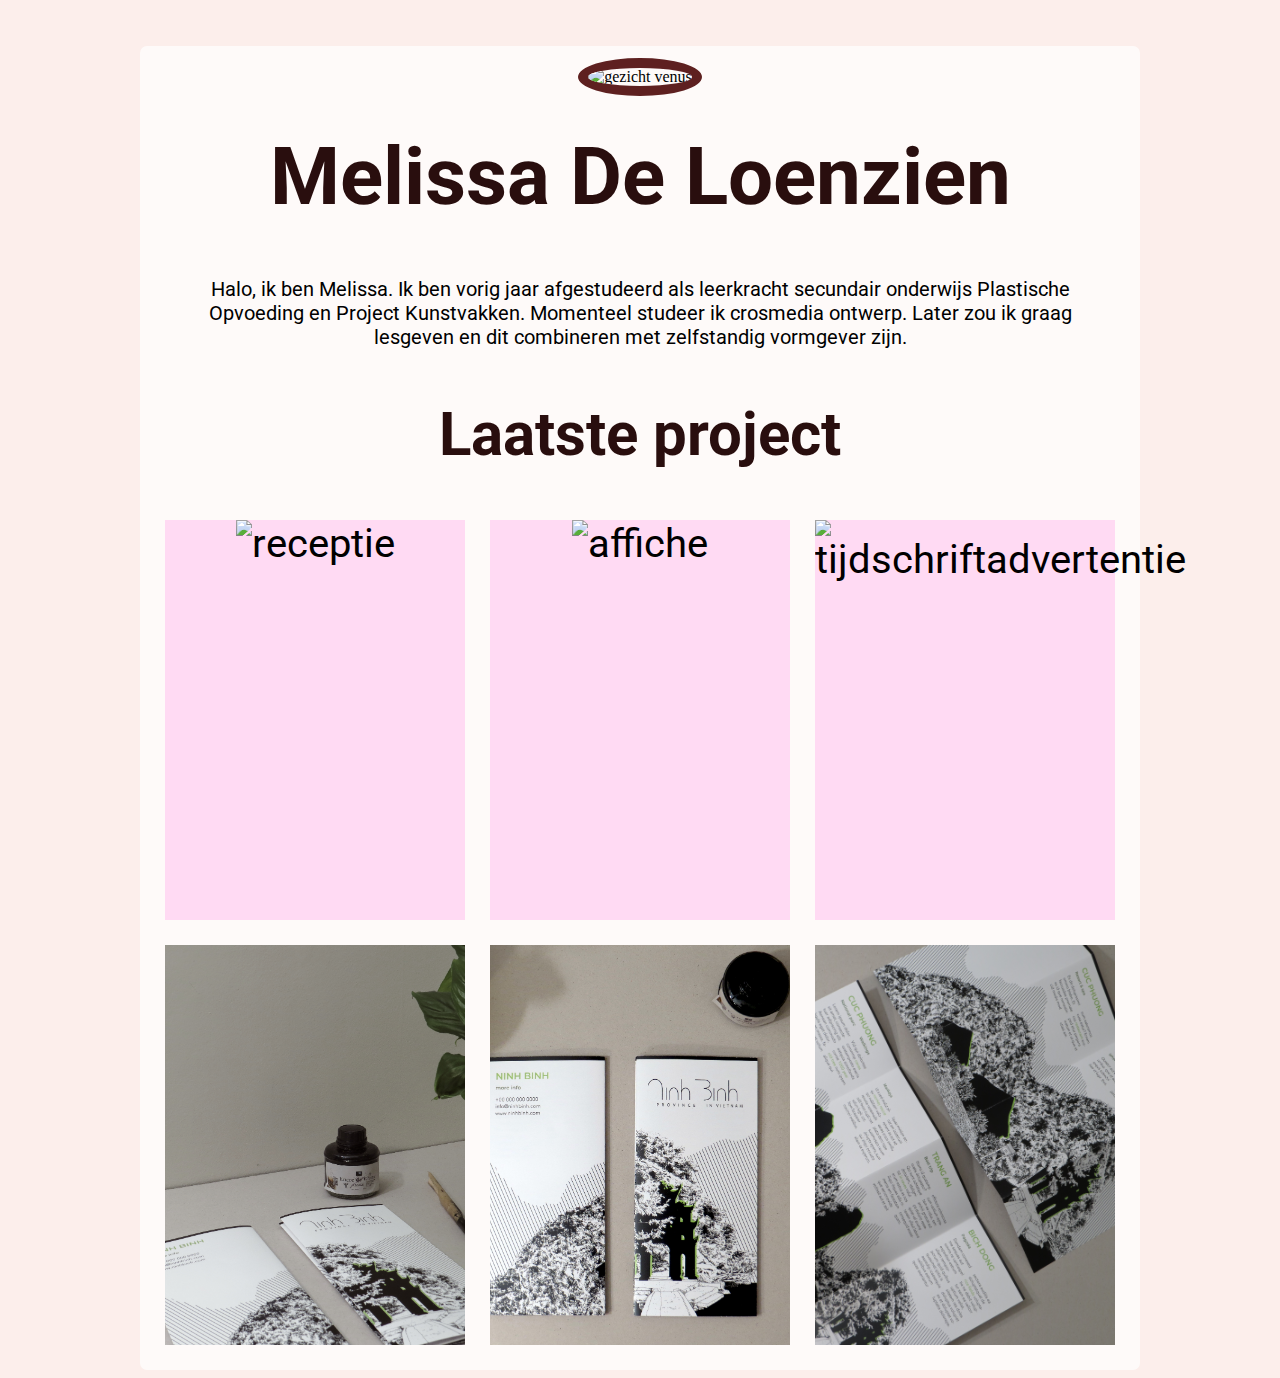
==== index.html @ 8581ea19 "versie3" ====
<!DOCTYPE html>
<html lang="en">
<head>
    <meta charset="UTF-8">
    <meta name="viewport" content="width=device-width, initial-scale=1.0">
    <meta http-equiv="X-UA-Compatible" content="ie=edge">
    <title>Oefening 3 - Melissa De Loenzien</title>
    <link href="https://fonts.googleapis.com/css?family=Roboto:400,700" rel="stylesheet"> 
    <link href="css/SPA.css" rel="stylesheet" type="text/css" />
</head>
<body>
    <div id="container">
        <img id="me" src="images/me.jpg" alt="gezicht venus" title="gezicht venus"/>
        <div id="text-container">
            <h1>Melissa De Loenzien</h1>
            <p class="voorstelling">Halo, ik ben Melissa. Ik ben vorig jaar afgestudeerd als leerkracht secundair onderwijs Plastische Opvoeding en Project Kunstvakken. Momenteel studeer ik crosmedia ontwerp. Later zou ik graag lesgeven en dit combineren met zelfstandig vormgever zijn.</p>
            <h2>Laatste project</h2>
            <div class="container">
                <div class="col-4 card">
                    <div class="afbeelding">
                        <img src="images/presentatie_ruimte.PNG" alt="receptie">
                    </div>
                </div>

                <div class="col-4 card">
                    <div class="afbeelding">
                        <img src="images/affiche_landschap.PNG" alt="affiche">
                    </div>
                </div>

                <div class="col-4 card">
                    <div class="afbeelding">
                        <img src="images/tijdschriftadv.PNG" alt="tijdschriftadvertentie">
                    </div>
                </div>
    
                <div class="col-4 card">
                    <div class="afbeelding">
                        <img src="images/folder2.jpg" alt="folder">
                    </div>  
                </div>

                <div class="col-4 card">
                    <div class="afbeelding">
                        <img src="images/folder4.JPG" alt="folder">
                    </div>
                </div>

                <div class="col-4 card">
                    <div class="afbeelding">
                        <img src="images/folder3.JPG" alt="folder">
                    </div>
                </div>
            </div>
            
        </div>
       
    </div>
    

</body>
</html>
---- css/SPA.css ----
body {
    background-color: #fceeeb;
}

#container {
    width: 1000px;
    
    margin: 0 auto;
    text-align: center;
}

#me {
    border-radius: 50%;
    border: 10px solid #5e2020;
    width: 350x;
    height: 350px;
    margin: 0 auto;
    position: relative;
    top: 50px;
}

#text-container {
    background-color: rgba(255, 255, 255, 0.7);
    border-radius: 5px;
    padding-top: 30px;
    padding-bottom: 850px;
    border-radius: 7px;
    font-family: 'Roboto', sans-serif;
    font-size: 30pt;
}

h1, h2 {
    color: #290e0e;
}

.voorstelling {
    font-size: 15pt;
    padding: 0 60px; 
}



.card {
    height: 400px;
    width: 300px;

    box-sizing: border-box;

    background: rgb(255, 218, 243);

    float: left;
    margin-left: 25px;
    margin-bottom: 25px;
}

.card img {
    width: 100%;
    height: 400px;
    object-fit: cover;
}
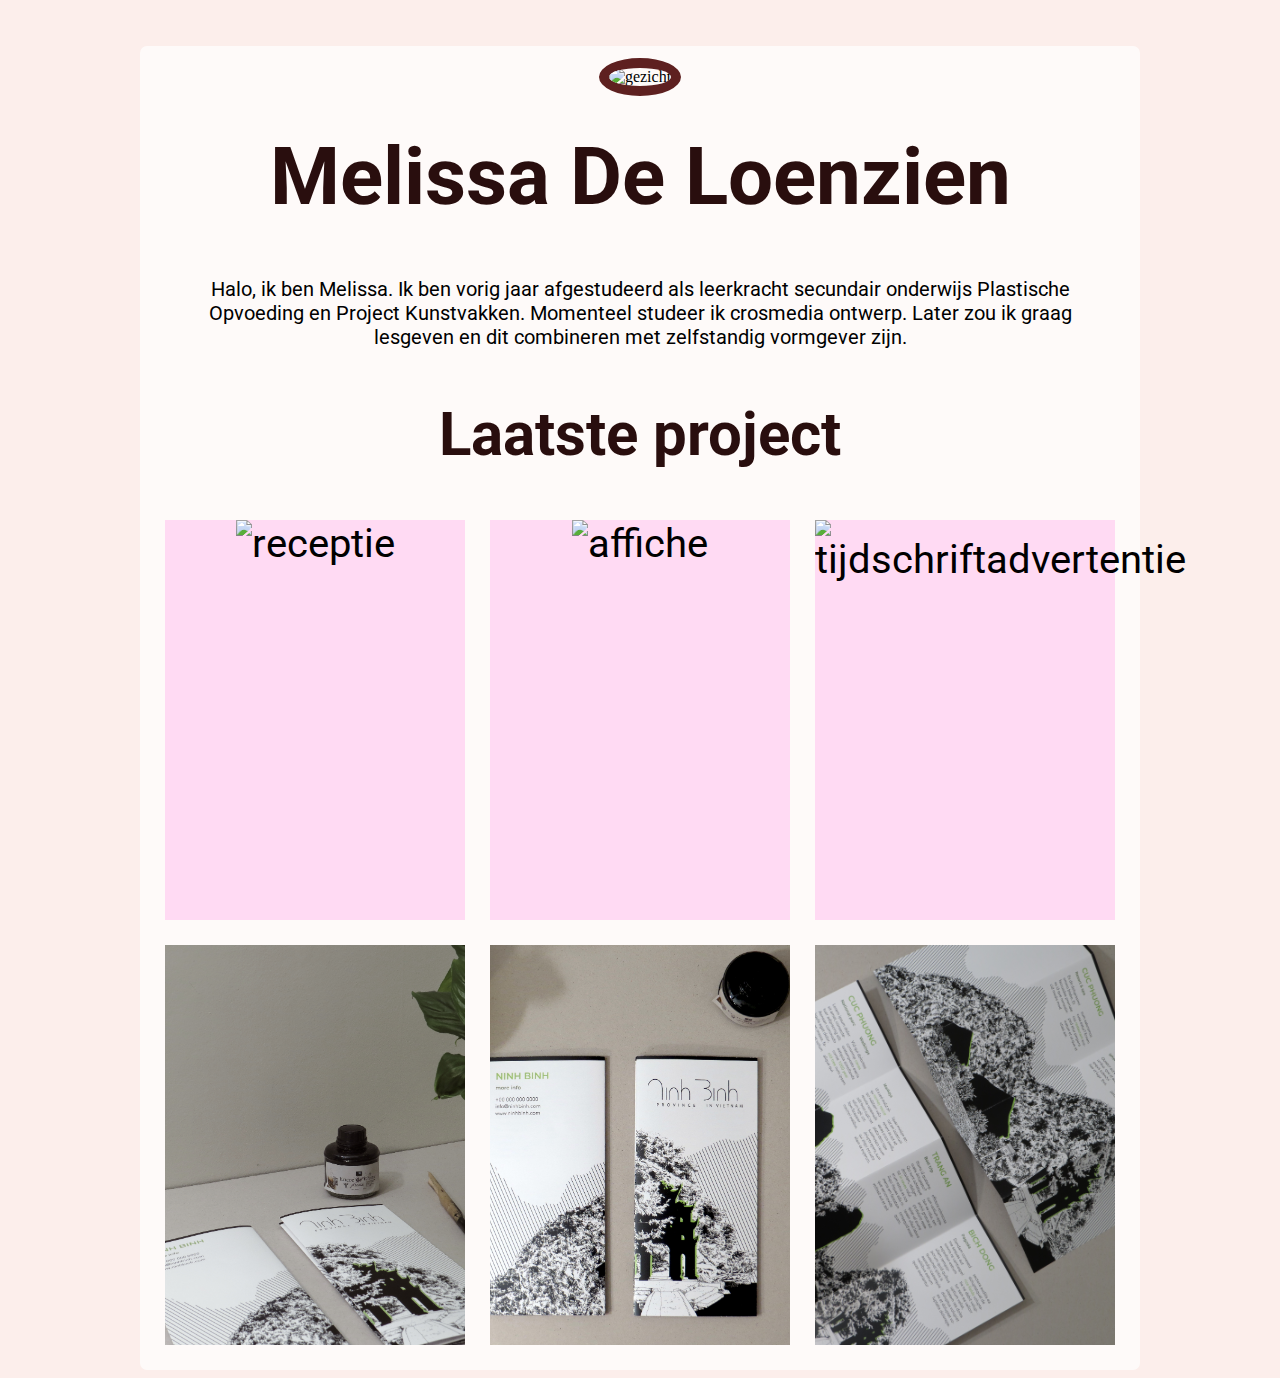
==== commit cf6162db: "lol" ====
--- a/index.html
+++ b/index.html
@@ -10,7 +10,7 @@
 </head>
 <body>
     <div id="container">
-        <img id="me" src="images/me.jpg" alt="gezicht venus" title="gezicht venus"/>
+        <img id="me" src="images/me.jpg" alt="gezicht" title="gezicht venus"/>
         <div id="text-container">
             <h1>Melissa De Loenzien</h1>
             <p class="voorstelling">Halo, ik ben Melissa. Ik ben vorig jaar afgestudeerd als leerkracht secundair onderwijs Plastische Opvoeding en Project Kunstvakken. Momenteel studeer ik crosmedia ontwerp. Later zou ik graag lesgeven en dit combineren met zelfstandig vormgever zijn.</p>
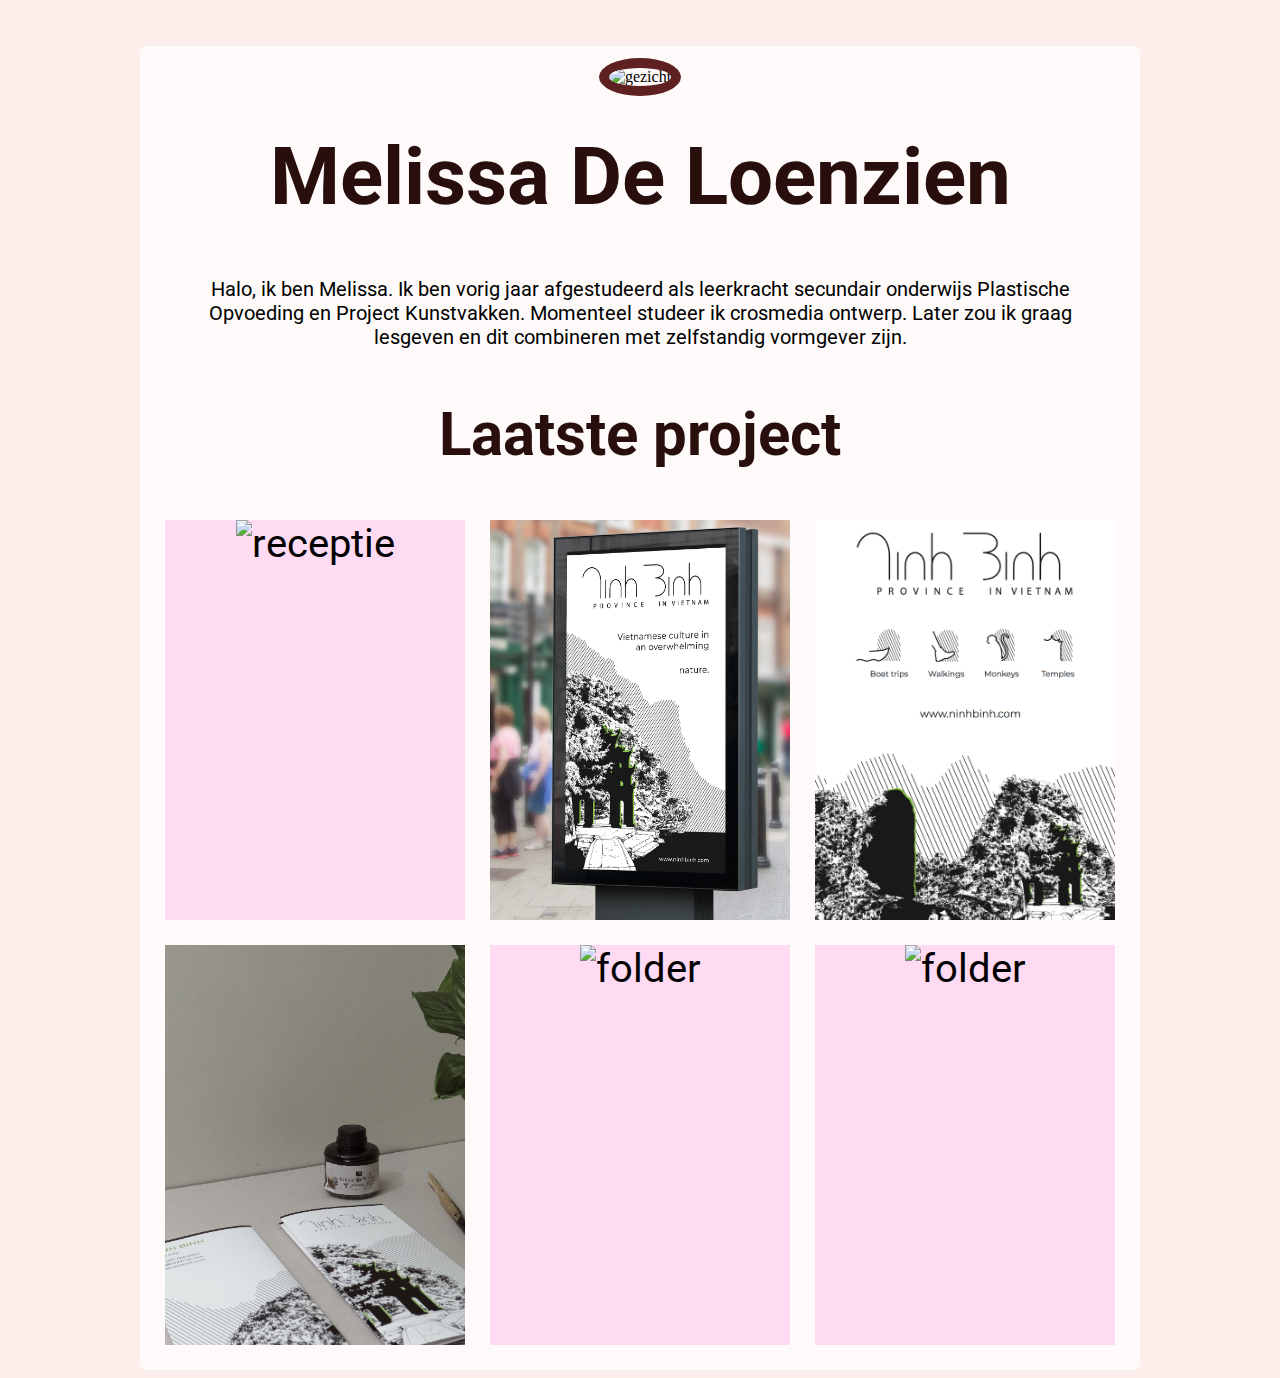
==== commit fcba7e6c: "aanpassing" ====
--- a/index.html
+++ b/index.html
@@ -18,19 +18,19 @@
             <div class="container">
                 <div class="col-4 card">
                     <div class="afbeelding">
-                        <img src="images/presentatie_ruimte.PNG" alt="receptie">
+                        <img src="images/presentatie_ruimte.png" alt="receptie">
                     </div>
                 </div>
 
                 <div class="col-4 card">
                     <div class="afbeelding">
-                        <img src="images/affiche_landschap.PNG" alt="affiche">
+                        <img src="images/affiche_landschap.png" alt="affiche">
                     </div>
                 </div>
 
                 <div class="col-4 card">
                     <div class="afbeelding">
-                        <img src="images/tijdschriftadv.PNG" alt="tijdschriftadvertentie">
+                        <img src="images/tijdschriftadv.png" alt="tijdschriftadvertentie">
                     </div>
                 </div>
     
@@ -42,13 +42,13 @@
 
                 <div class="col-4 card">
                     <div class="afbeelding">
-                        <img src="images/folder4.JPG" alt="folder">
+                        <img src="images/folder4.jpg" alt="folder">
                     </div>
                 </div>
 
                 <div class="col-4 card">
                     <div class="afbeelding">
-                        <img src="images/folder3.JPG" alt="folder">
+                        <img src="images/folder3.jpg" alt="folder">
                     </div>
                 </div>
             </div>
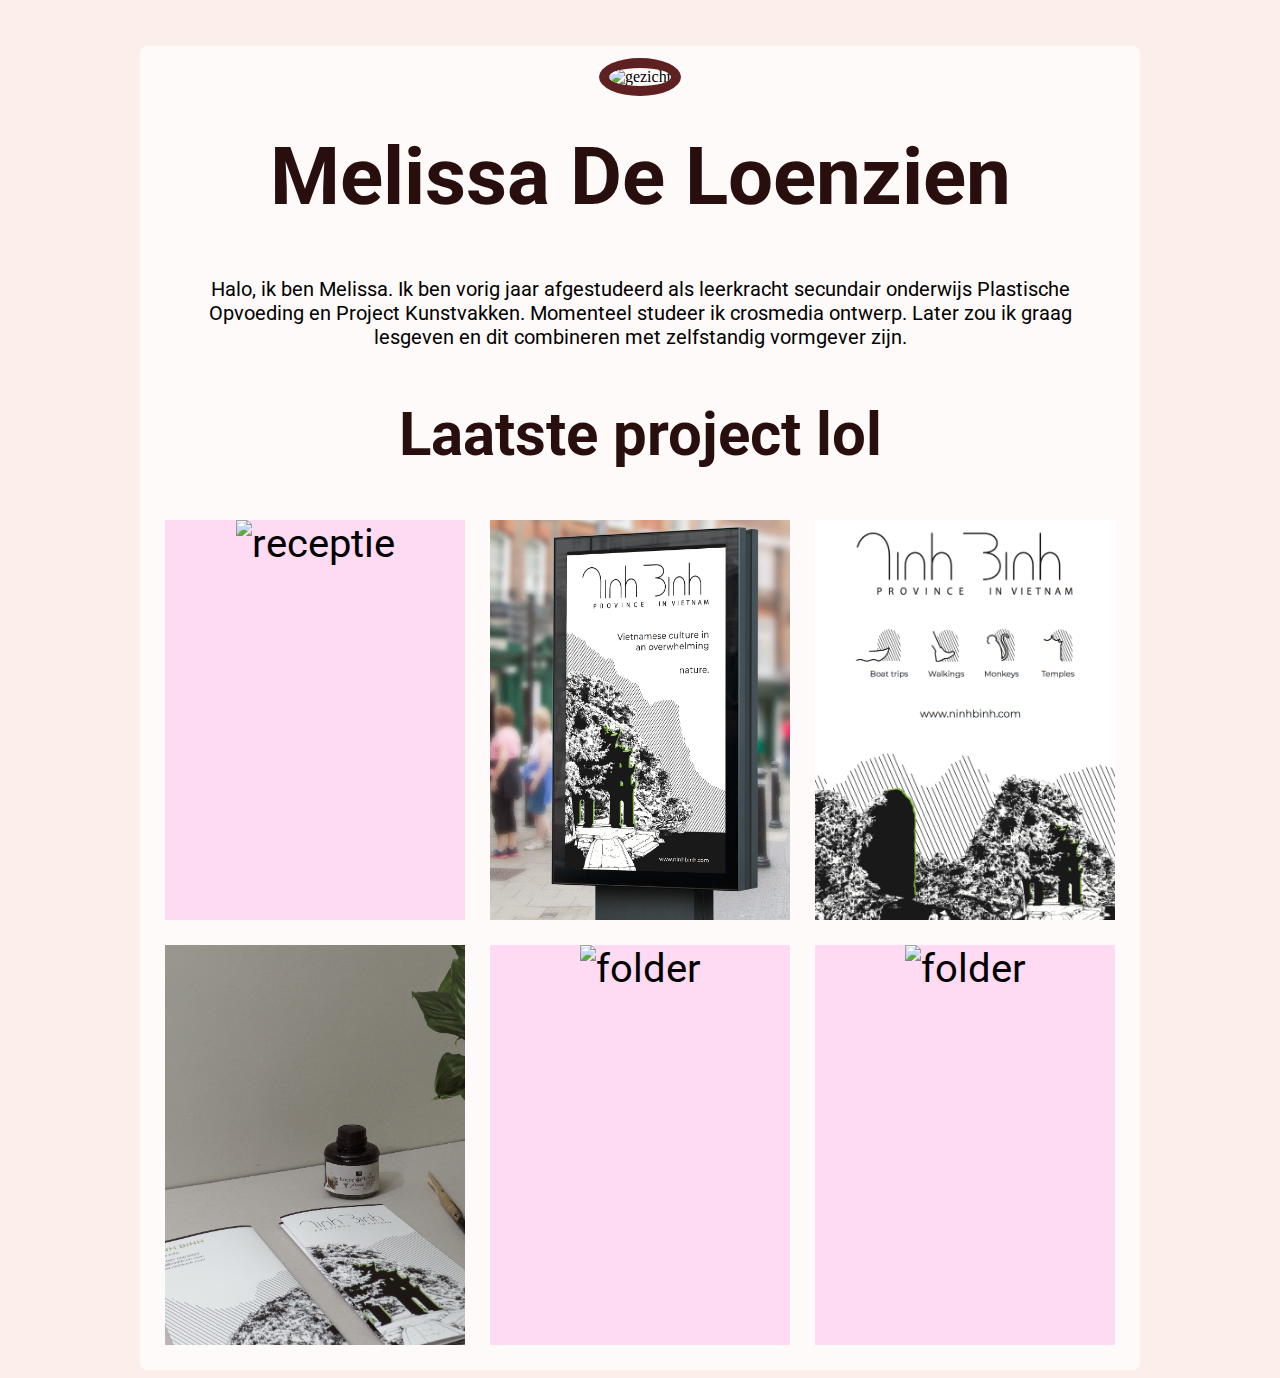
==== commit d58993df: "bla" ====
--- a/index.html
+++ b/index.html
@@ -14,7 +14,7 @@
         <div id="text-container">
             <h1>Melissa De Loenzien</h1>
             <p class="voorstelling">Halo, ik ben Melissa. Ik ben vorig jaar afgestudeerd als leerkracht secundair onderwijs Plastische Opvoeding en Project Kunstvakken. Momenteel studeer ik crosmedia ontwerp. Later zou ik graag lesgeven en dit combineren met zelfstandig vormgever zijn.</p>
-            <h2>Laatste project</h2>
+            <h2>Laatste project lol</h2>
             <div class="container">
                 <div class="col-4 card">
                     <div class="afbeelding">
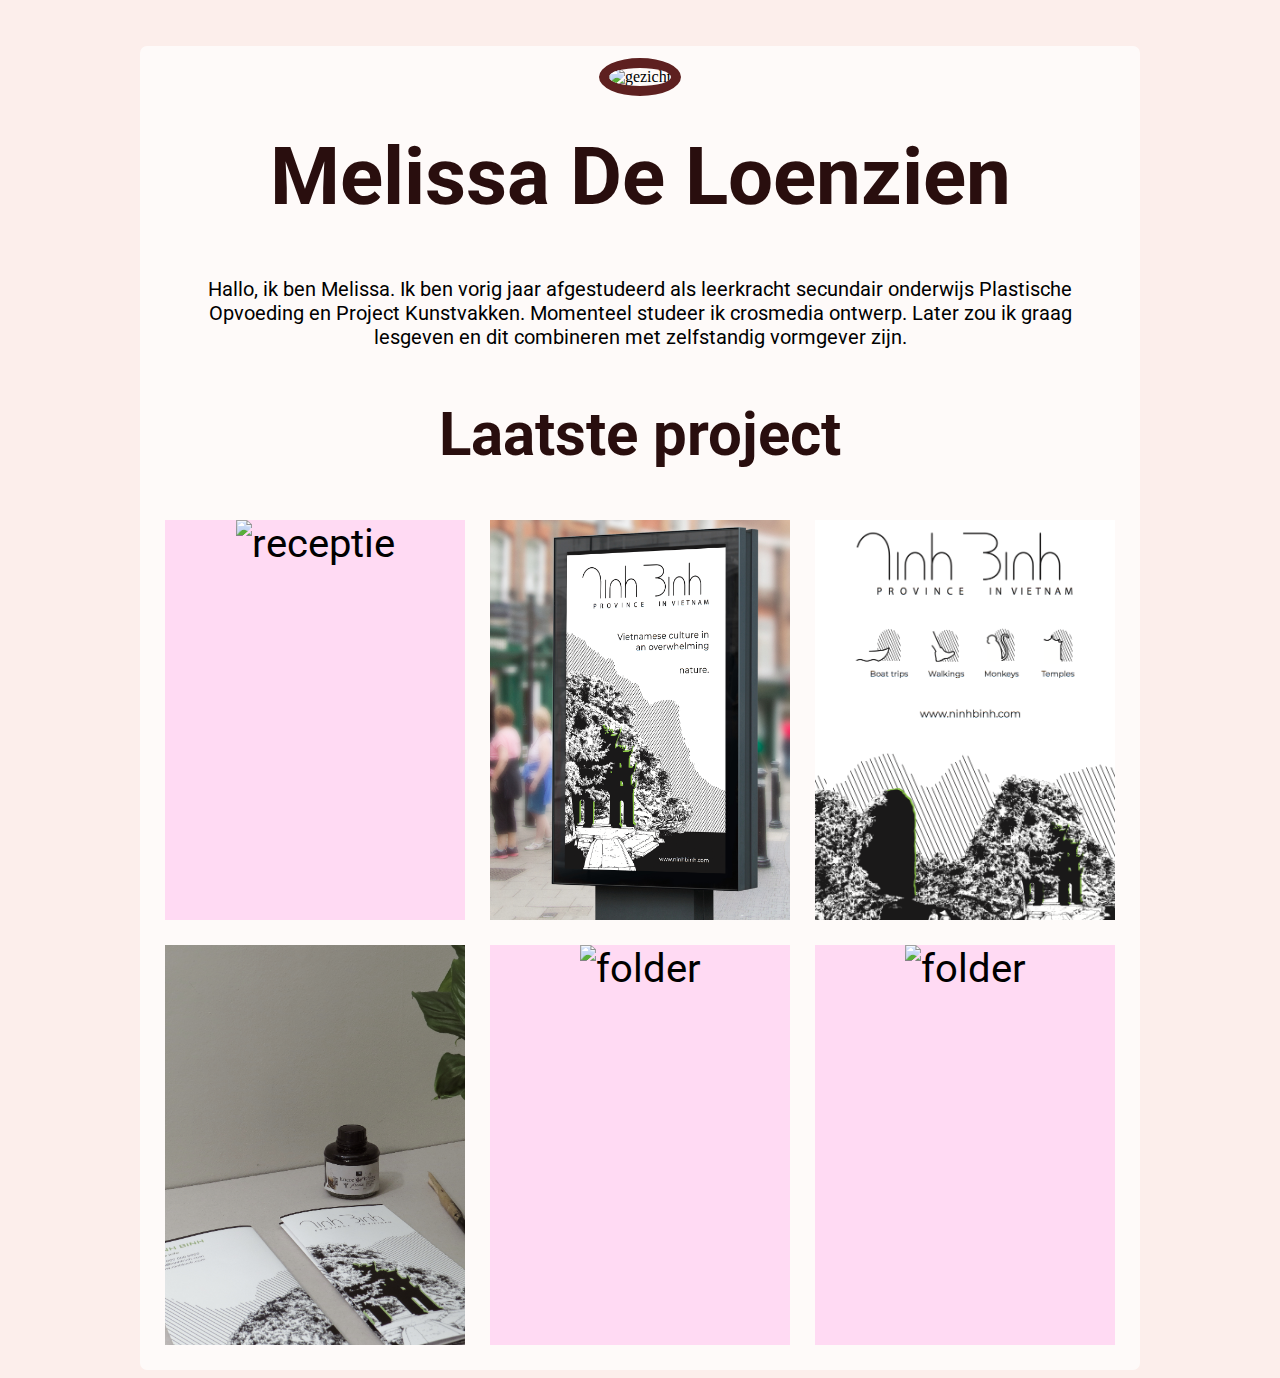
==== commit eec90147: "bla2" ====
--- a/index.html
+++ b/index.html
@@ -13,8 +13,8 @@
         <img id="me" src="images/me.jpg" alt="gezicht" title="gezicht venus"/>
         <div id="text-container">
             <h1>Melissa De Loenzien</h1>
-            <p class="voorstelling">Halo, ik ben Melissa. Ik ben vorig jaar afgestudeerd als leerkracht secundair onderwijs Plastische Opvoeding en Project Kunstvakken. Momenteel studeer ik crosmedia ontwerp. Later zou ik graag lesgeven en dit combineren met zelfstandig vormgever zijn.</p>
-            <h2>Laatste project lol</h2>
+            <p class="voorstelling">Hallo, ik ben Melissa. Ik ben vorig jaar afgestudeerd als leerkracht secundair onderwijs Plastische Opvoeding en Project Kunstvakken. Momenteel studeer ik crosmedia ontwerp. Later zou ik graag lesgeven en dit combineren met zelfstandig vormgever zijn.</p>
+            <h2>Laatste project</h2>
             <div class="container">
                 <div class="col-4 card">
                     <div class="afbeelding">
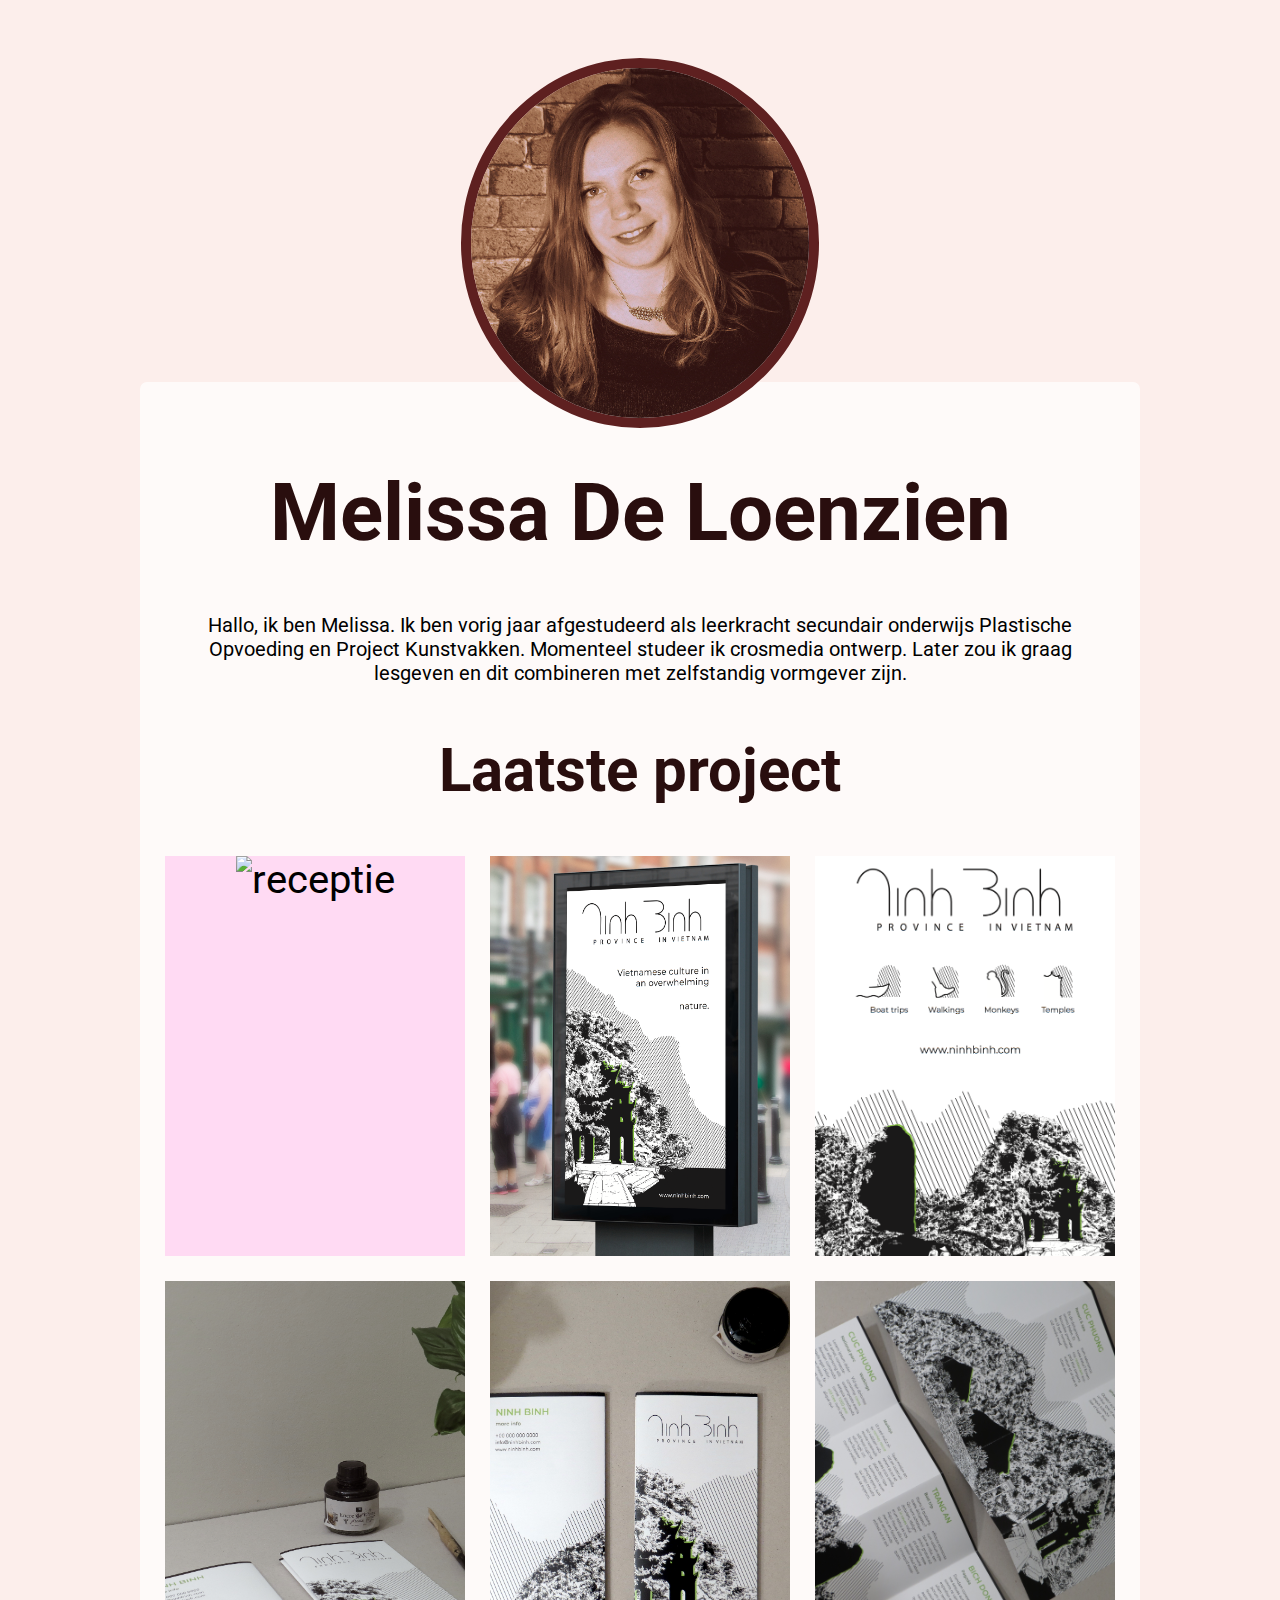
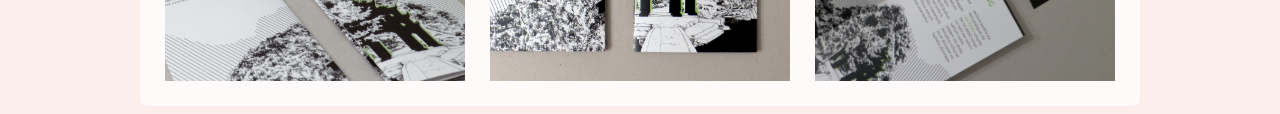
==== commit aa19618f: "aanpassingen3" ====
--- a/index.html
+++ b/index.html
@@ -10,7 +10,7 @@
 </head>
 <body>
     <div id="container">
-        <img id="me" src="images/me.jpg" alt="gezicht" title="gezicht venus"/>
+        <img id="me" src="images/melissa.jpg" alt="gezicht" title="gezicht venus"/>
         <div id="text-container">
             <h1>Melissa De Loenzien</h1>
             <p class="voorstelling">Hallo, ik ben Melissa. Ik ben vorig jaar afgestudeerd als leerkracht secundair onderwijs Plastische Opvoeding en Project Kunstvakken. Momenteel studeer ik crosmedia ontwerp. Later zou ik graag lesgeven en dit combineren met zelfstandig vormgever zijn.</p>
@@ -36,19 +36,19 @@
     
                 <div class="col-4 card">
                     <div class="afbeelding">
-                        <img src="images/folder2.jpg" alt="folder">
+                        <img src="images/foldertje2.jpg" alt="folder">
                     </div>  
                 </div>
 
                 <div class="col-4 card">
                     <div class="afbeelding">
-                        <img src="images/folder4.jpg" alt="folder">
+                        <img src="images/foldertje4.jpg" alt="folder">
                     </div>
                 </div>
 
                 <div class="col-4 card">
                     <div class="afbeelding">
-                        <img src="images/folder3.jpg" alt="folder">
+                        <img src="images/foldertje3.jpg" alt="folder">
                     </div>
                 </div>
             </div>
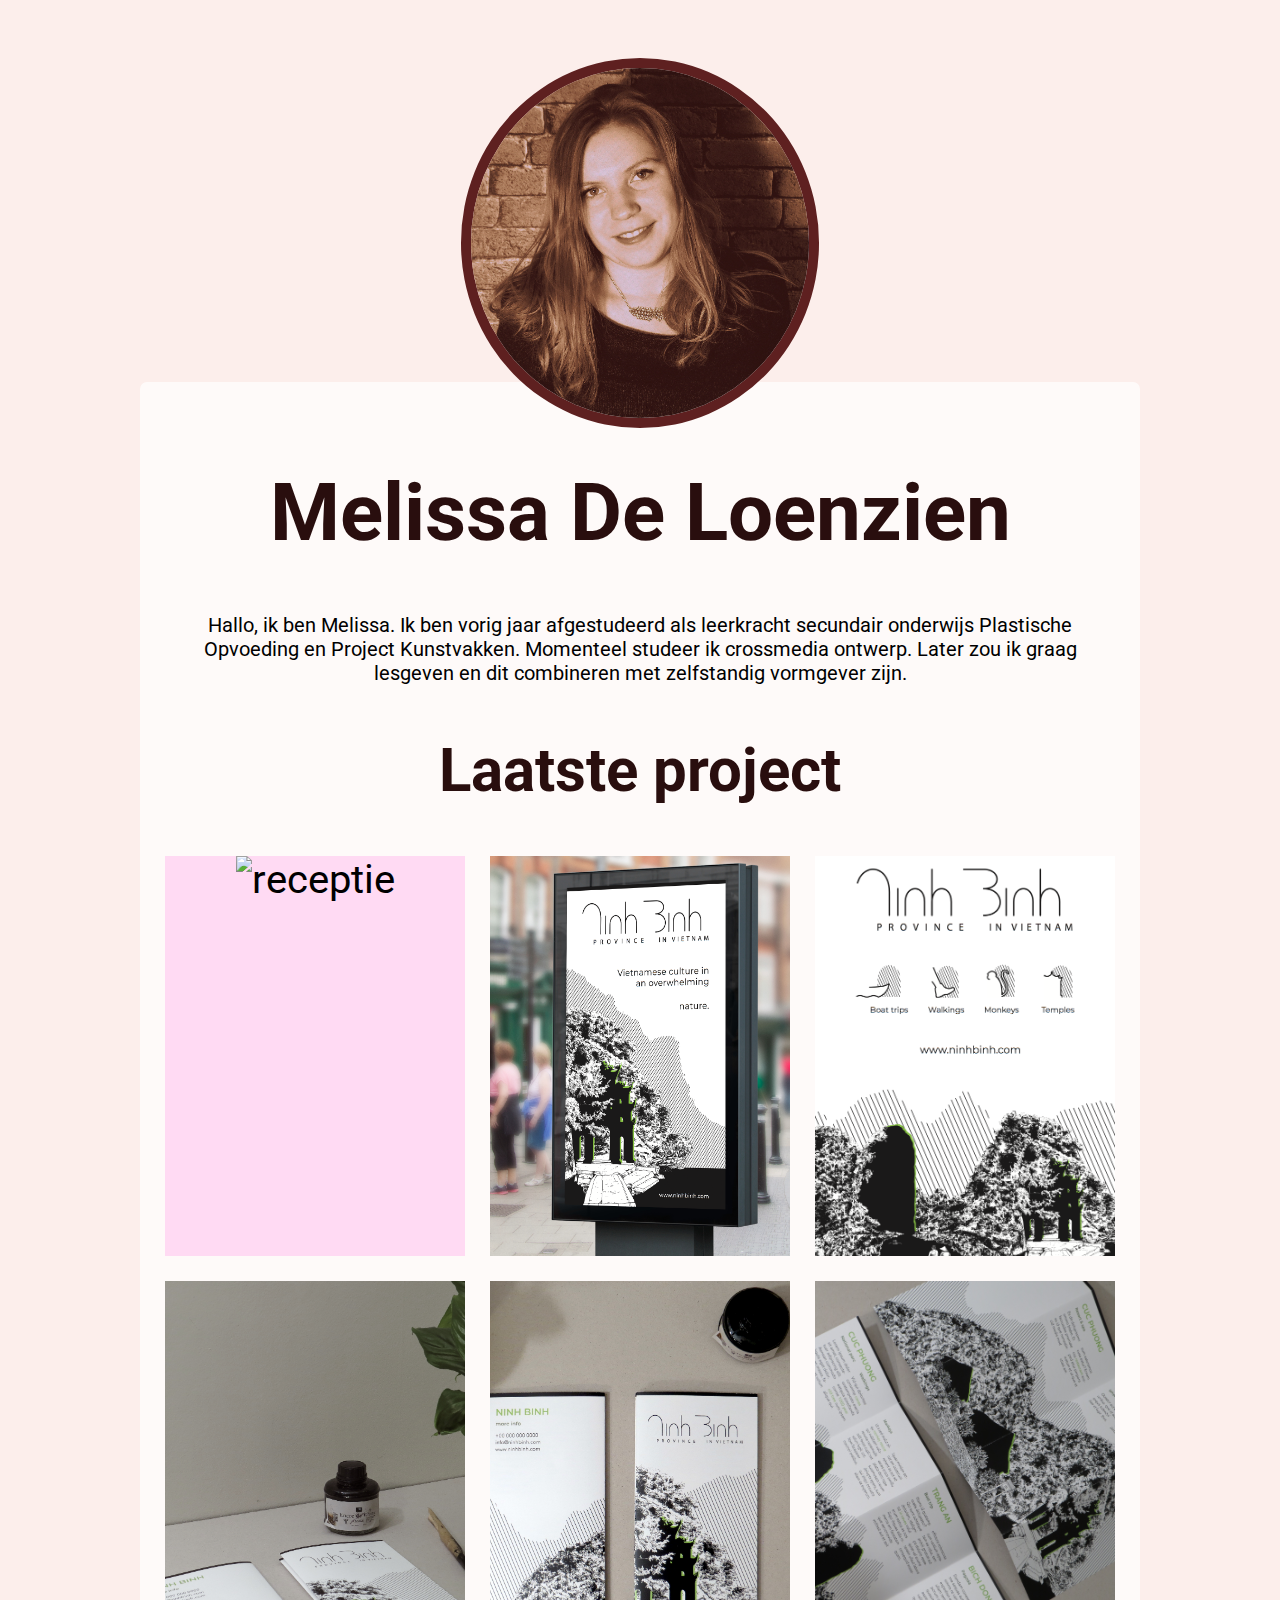
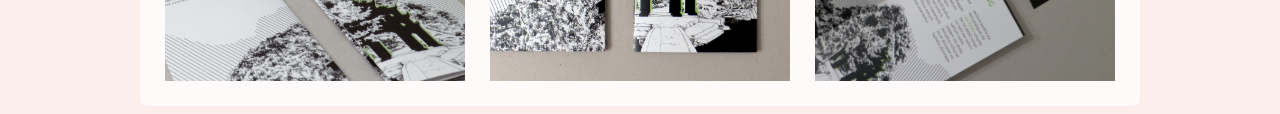
==== commit 309bef79: "s" ====
--- a/index.html
+++ b/index.html
@@ -13,7 +13,7 @@
         <img id="me" src="images/melissa.jpg" alt="gezicht" title="gezicht venus"/>
         <div id="text-container">
             <h1>Melissa De Loenzien</h1>
-            <p class="voorstelling">Hallo, ik ben Melissa. Ik ben vorig jaar afgestudeerd als leerkracht secundair onderwijs Plastische Opvoeding en Project Kunstvakken. Momenteel studeer ik crosmedia ontwerp. Later zou ik graag lesgeven en dit combineren met zelfstandig vormgever zijn.</p>
+            <p class="voorstelling">Hallo, ik ben Melissa. Ik ben vorig jaar afgestudeerd als leerkracht secundair onderwijs Plastische Opvoeding en Project Kunstvakken. Momenteel studeer ik crossmedia ontwerp. Later zou ik graag lesgeven en dit combineren met zelfstandig vormgever zijn.</p>
             <h2>Laatste project</h2>
             <div class="container">
                 <div class="col-4 card">
